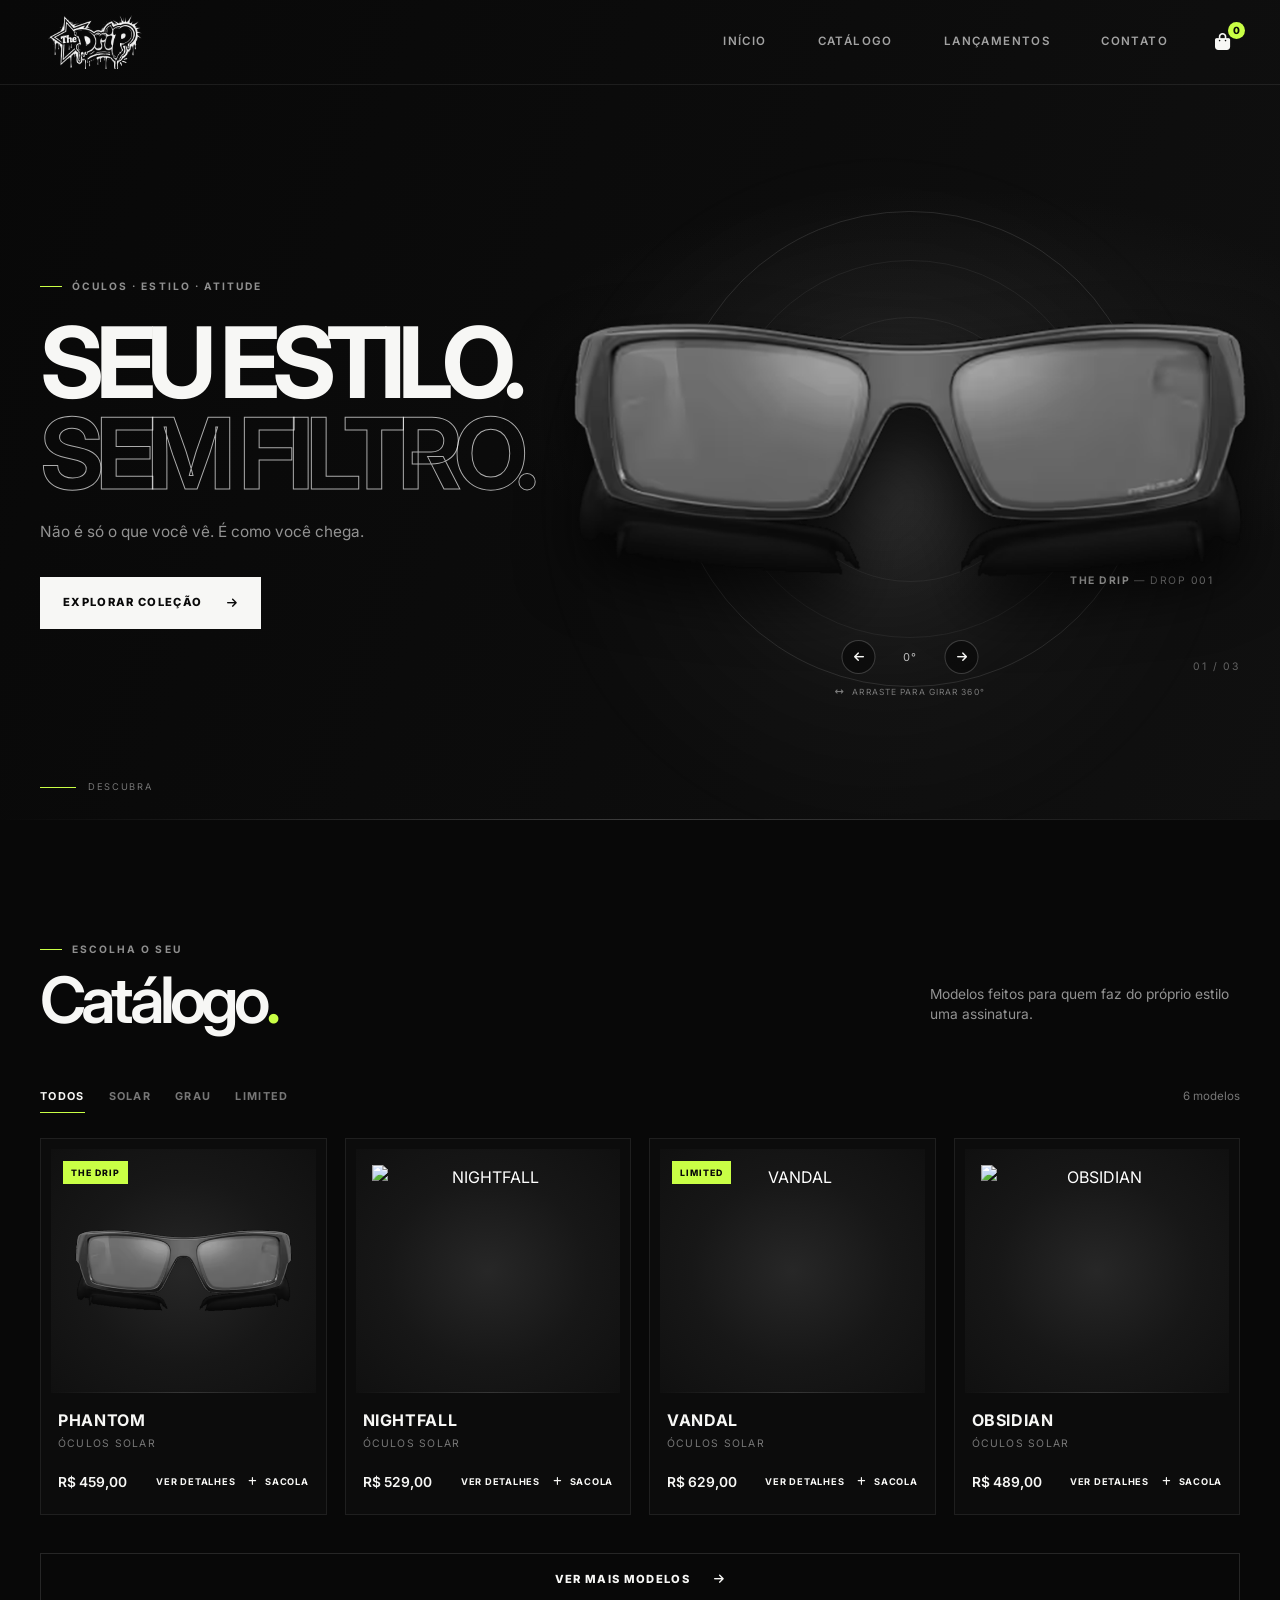
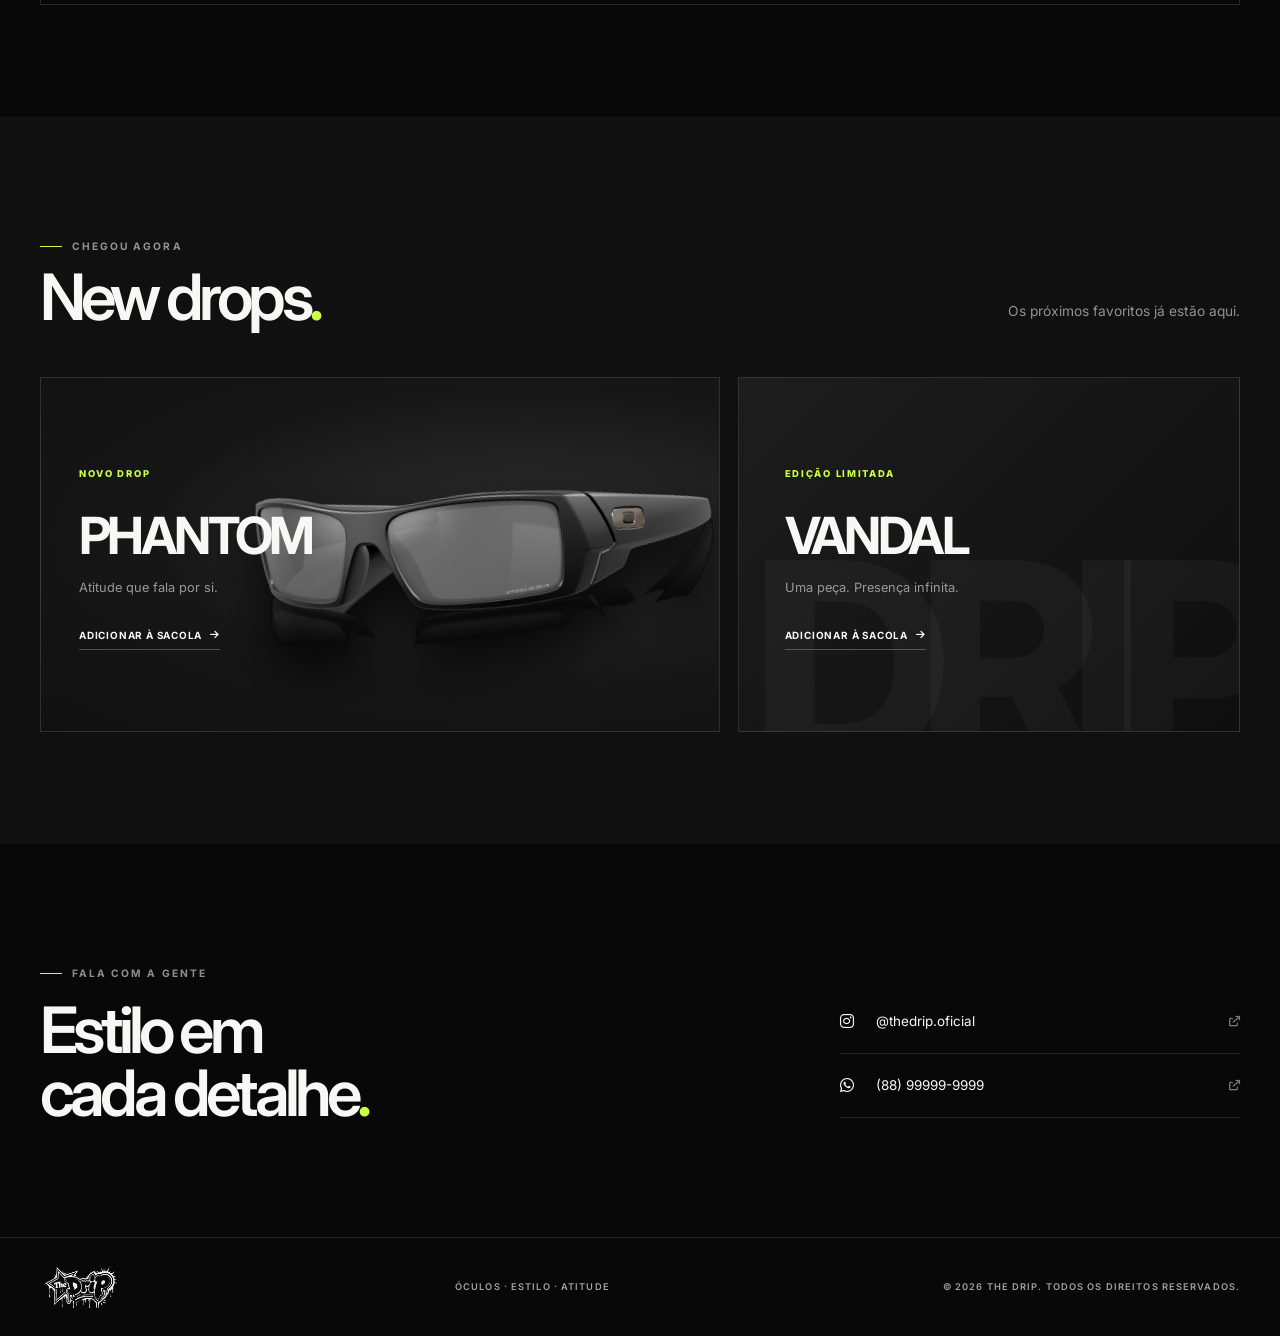
==== index.html @ 6c4a4598 "Add complete THE DRIP website Co-authored-by: Copilot <223556219+Copilot@users.noreply.github.com>" ====
<!DOCTYPE html>
<html lang="pt-BR">
<head>
  <meta charset="UTF-8">
  <meta name="viewport" content="width=device-width, initial-scale=1">
  <meta name="theme-color" content="#080808">
  <meta name="description" content="Óculos, estilo e atitude. Conheça a coleção The Drip.">
  <title>THE DRIP </title>
   <link rel="icon" type="image/x-icon" href="assets/favicon.ico">
  <link rel="preconnect" href="https://fonts.googleapis.com">
  <link rel="preconnect" href="https://fonts.gstatic.com" crossorigin>
  <link href="https://fonts.googleapis.com/css2?family=Inter:wght@300;400;500;600;700;800&display=swap" rel="stylesheet">
  <link rel="stylesheet" href="https://cdnjs.cloudflare.com/ajax/libs/font-awesome/6.0.0-beta3/css/all.min.css">
  <link rel="stylesheet" href="styles.css">
  <script src="script.js" defer></script>
</head>
<body class="intro-active">
  <div class="intro-screen is-active" id="intro-screen" role="status" aria-live="polite">
    <div class="intro-content">
      <img class="intro-logo" src="assets/the-drip-logo.png" alt="The Drip">
    </div>
  </div>

  <header class="site-header">
    <div class="container header-content">
      <a class="brand" href="#" aria-label="The Drip — início">
        <img src="assets/the-drip-logo.png" alt="The Drip">
      </a>
      <nav class="main-nav" id="main-nav" aria-label="Navegação principal">
        <a href="#">Início</a>
        <a href="#catalog">Catálogo</a>
        <a href="#drops">Lançamentos</a>
        <a href="#contact">Contato</a>
      </nav>
      <div class="header-actions">
        <button class="bag-button" id="open-cart" type="button" aria-label="Abrir sacola, 0 itens">
          <i class="fas fa-shopping-bag" aria-hidden="true"></i>
          <span class="bag-count" id="bag-count">0</span>
        </button>
        <button class="menu-toggle" id="menu-toggle" type="button" aria-label="Abrir menu" aria-expanded="false" aria-controls="main-nav">
          <i class="fas fa-bars" aria-hidden="true"></i>
        </button>
      </div>
    </div>
  </header>

  <main>
    <section class="hero" aria-labelledby="hero-title">
      <div class="hero-glow" aria-hidden="true"></div>
      <div class="hero-content container">
        <div class="hero-copy">
          <span class="eyebrow"><span class="eyebrow-line"></span> ÓCULOS · ESTILO · ATITUDE</span>
          <h1 id="hero-title">Seu estilo.<br><span>Sem filtro.</span></h1>
          <p>Não é só o que você vê. É como você chega.</p>
          <a class="button button-light" href="#catalog">Explorar coleção <i class="fas fa-arrow-right" aria-hidden="true"></i></a>
        </div>
        <div class="hero-product" id="spin-viewer" role="group" aria-label="Visualizador 360 graus. Arraste ou use as setas para girar o óculos." tabindex="0">
          <span class="hero-product-ring" aria-hidden="true"></span>
          <img id="spin-image" src="assets/glasses-angles/angle-01.png" alt="Óculos The Drip visto de frente" draggable="false">
          <span class="hero-product-caption">THE DRIP <span>— DROP 001</span></span>
          <div class="viewer-controls" aria-label="Controles do visualizador">
            <button class="viewer-control" id="spin-left" type="button" aria-label="Girar para a esquerda"><i class="fas fa-arrow-left" aria-hidden="true"></i></button>
            <span class="viewer-angle" id="spin-angle" aria-live="polite">0°</span>
            <button class="viewer-control" id="spin-right" type="button" aria-label="Girar para a direita"><i class="fas fa-arrow-right" aria-hidden="true"></i></button>
          </div>
          <span class="viewer-hint"><i class="fas fa-arrows-left-right" aria-hidden="true"></i> ARRASTE PARA GIRAR 360°</span>
        </div>
        <span class="hero-index" aria-hidden="true">01 / 03</span>
      </div>
      <a href="#catalog" class="scroll-cue" aria-label="Rolar para o catálogo"><span></span> DESCUBRA</a>
    </section>

    <section class="catalog section" id="catalog">
      <div class="container">
        <div class="section-heading">
          <div>
            <span class="eyebrow"><span class="eyebrow-line"></span> ESCOLHA O SEU</span>
            <h2>Catálogo<span class="heading-dot">.</span></h2>
          </div>
          <p>Modelos feitos para quem faz do próprio estilo uma assinatura.</p>
        </div>
        <div class="catalog-toolbar">
          <div class="catalog-filters" role="group" aria-label="Filtrar produtos">
            <button class="filter-button is-active" type="button" data-filter="all" aria-pressed="true">Todos</button>
            <button class="filter-button" type="button" data-filter="solar" aria-pressed="false">Solar</button>
            <button class="filter-button" type="button" data-filter="grau" aria-pressed="false">Grau</button>
            <button class="filter-button" type="button" data-filter="limited" aria-pressed="false">Limited</button>
          </div>
          <span class="catalog-count" id="catalog-count" aria-live="polite"></span>
        </div>
        <div class="product-grid" id="product-grid"></div>
        <a class="button button-outline see-more" id="see-more" href="modelos.html" hidden>Ver mais modelos <i class="fas fa-arrow-right" aria-hidden="true"></i></a>
      </div>
    </section>

    <section class="drops section" id="drops">
      <div class="container">
        <div class="section-heading">
          <div>
            <span class="eyebrow"><span class="eyebrow-line"></span> CHEGOU AGORA</span>
            <h2>New drops<span class="heading-dot">.</span></h2>
          </div>
          <p>Os próximos favoritos já estão aqui.</p>
        </div>
        <div class="drops-grid">
          <article class="drop-card drop-featured">
            <img src="assets/glasses-angles/angle-02.png" alt="Óculos de sol preto Phantom">
            <div class="drop-copy">
              <span class="drop-label">NOVO DROP</span>
              <h3>PHANTOM</h3>
              <p>Atitude que fala por si.</p>
              <button class="text-button" type="button" data-add-id="1">Adicionar à sacola <i class="fas fa-arrow-right" aria-hidden="true"></i></button>
            </div>
          </article>
          <article class="drop-card drop-secondary">
            <div class="drop-decoration" aria-hidden="true">DRIP</div>
            <div class="drop-copy">
              <span class="drop-label">EDIÇÃO LIMITADA</span>
              <h3>VANDAL</h3>
              <p>Uma peça. Presença infinita.</p>
              <button class="text-button" type="button" data-add-id="3">Adicionar à sacola <i class="fas fa-arrow-right" aria-hidden="true"></i></button>
            </div>
          </article>
        </div>
      </div>
    </section>

    <section class="contact section" id="contact">
      <div class="container contact-content">
        <div>
          <span class="eyebrow"><span class="eyebrow-line"></span> FALA COM A GENTE</span>
          <h2>Estilo em<br>cada detalhe<span class="heading-dot">.</span></h2>
        </div>
        <div class="contact-links">
          <a href="https://instagram.com/thedrip.oficial" target="_blank" rel="noreferrer">
            <i class="fab fa-instagram" aria-hidden="true"></i><span>@thedrip.oficial</span><i class="fas fa-arrow-up-right-from-square link-arrow" aria-hidden="true"></i>
          </a>
          <a href="https://wa.me/5588999999999" target="_blank" rel="noreferrer">
            <i class="fab fa-whatsapp" aria-hidden="true"></i><span>(88) 99999-9999</span><i class="fas fa-arrow-up-right-from-square link-arrow" aria-hidden="true"></i>
          </a>
        </div>
      </div>
    </section>
  </main>

  <footer class="site-footer">
    <div class="container footer-content">
      <a class="footer-brand" href="#" aria-label="The Drip — início"><img src="assets/the-drip-logo.png" alt="The Drip"></a>
      <span>ÓCULOS · ESTILO · ATITUDE</span>
      <span>© <span id="current-year"></span> THE DRIP. Todos os direitos reservados.</span>
    </div>
  </footer>

  <div class="modal-backdrop" id="product-modal" hidden>
    <section class="product-dialog" role="dialog" aria-modal="true" aria-labelledby="modal-name">
      <button class="icon-button dialog-close" type="button" data-close-modal aria-label="Fechar detalhes"><i class="fas fa-times" aria-hidden="true"></i></button>
      <div class="dialog-image"><img id="modal-image" src="" alt=""></div>
      <div class="dialog-copy">
        <span class="eyebrow"><span class="eyebrow-line"></span> THE DRIP ORIGINAL</span>
        <h2 id="modal-name"></h2>
        <p class="dialog-price" id="modal-price"></p>
        <p class="dialog-description" id="modal-description"></p>
        <button class="button button-light" id="modal-add" type="button">Adicionar à sacola <i class="fas fa-arrow-right" aria-hidden="true"></i></button>
      </div>
    </section>
  </div>

  <div class="modal-backdrop cart-backdrop" id="cart-modal" hidden>
    <section class="cart-dialog" role="dialog" aria-modal="true" aria-labelledby="cart-title">
      <div class="cart-header">
        <div><span class="eyebrow"><span class="eyebrow-line"></span> SEU PEDIDO</span><h2 id="cart-title">Sacola<span class="heading-dot">.</span></h2></div>
        <button class="icon-button" type="button" data-close-modal aria-label="Fechar sacola"><i class="fas fa-times" aria-hidden="true"></i></button>
      </div>
      <div class="cart-items" id="cart-items" aria-live="polite"></div>
      <div class="cart-footer">
        <div class="cart-total"><span>Total</span><strong id="cart-total">R$ 0,00</strong></div>
        <a class="button button-light checkout-button is-disabled" id="checkout-button" href="#" target="_blank" rel="noreferrer" aria-disabled="true">
          Enviar pedido pelo WhatsApp <i class="fab fa-whatsapp" aria-hidden="true"></i>
        </a>
        <p class="checkout-note">Seu pedido será enviado como uma comanda com os modelos, quantidades e total.</p>
      </div>
    </section>
  </div>

  <div class="toast" id="toast" role="status" aria-live="polite"></div>
</body>
</html>
---- styles.css ----
:root {
  color-scheme: dark;
  --page: #080808;
  --panel: #111;
  --line: rgba(255, 255, 255, 0.12);
  --muted: #929292;
  --white: #f7f7f5;
  --accent: #c9ff45;
}

* {
  box-sizing: border-box;
}

html {
  scroll-behavior: smooth;
  scroll-padding-top: 90px;
  scrollbar-width: none;
  -ms-overflow-style: none;
}

html::-webkit-scrollbar,
body::-webkit-scrollbar {
  display: none;
  width: 0;
  height: 0;
}

body {
  margin: 0;
  background: var(--page);
  color: var(--white);
  font-family: "Inter", sans-serif;
  line-height: 1.5;
  -webkit-font-smoothing: antialiased;
}

body.modal-open {
  overflow: hidden;
}

body.intro-active {
  overflow: hidden;
}

.intro-screen {
  position: fixed;
  z-index: 100;
  inset: 0;
  display: grid;
  place-items: center;
  background: #070707;
  opacity: 0;
  visibility: hidden;
  transition: opacity 700ms ease, visibility 700ms ease;
}

.intro-screen.is-active {
  opacity: 1;
  visibility: visible;
}

.intro-screen.is-exiting {
  opacity: 0;
  visibility: hidden;
}

.intro-content {
  display: flex;
  align-items: center;
  justify-content: center;
}

.intro-logo {
  width: min(300px, 72vw);
  max-height: 180px;
  object-fit: contain;
  filter: drop-shadow(0 0 20px rgba(255, 255, 255, 0.12));
  animation: graffiti-reveal 1450ms cubic-bezier(0.16, 1, 0.3, 1) both;
}

@keyframes graffiti-reveal {
  0% {
    clip-path: inset(100% 0 0);
    opacity: 0;
    filter: blur(12px) drop-shadow(0 0 20px rgba(255, 255, 255, 0));
    transform: translateY(34px) scale(1.45) rotate(-8deg);
  }
  58% {
    clip-path: inset(0);
    opacity: 1;
    filter: blur(0) drop-shadow(0 0 20px rgba(255, 255, 255, 0.15));
    transform: translateY(-2px) scale(1.04) rotate(1deg);
  }
  76% {
    transform: translateY(1px) scale(0.98) rotate(-0.5deg);
  }
  100% {
    clip-path: inset(0);
    opacity: 1;
    filter: blur(0) drop-shadow(0 0 20px rgba(255, 255, 255, 0.12));
    transform: translateY(0) scale(1) rotate(0);
  }
}

button,
a {
  -webkit-tap-highlight-color: transparent;
}

button {
  font: inherit;
}

img {
  display: block;
  max-width: 100%;
}

.container {
  width: min(1200px, calc(100% - 64px));
  margin: 0 auto;
}

.site-header {
  position: absolute;
  inset: 0 0 auto;
  z-index: 20;
  border-bottom: 1px solid rgba(255, 255, 255, 0.08);
}

.header-content {
  min-height: 84px;
  display: flex;
  align-items: center;
  justify-content: space-between;
  gap: 36px;
}

.brand,
.footer-brand {
  display: block;
  flex: 0 0 auto;
}

.brand img {
  width: 110px;
  height: 54px;
  object-fit: contain;
}

.main-nav,
.header-actions {
  display: flex;
  align-items: center;
}

.main-nav {
  gap: clamp(24px, 4vw, 52px);
  margin-left: auto;
}

.main-nav a,
.footer-content > span {
  color: rgba(255, 255, 255, 0.62);
  font-size: 0.72rem;
  font-weight: 600;
  letter-spacing: 0.12em;
  text-decoration: none;
  text-transform: uppercase;
  transition: color 180ms ease;
}

.main-nav a:hover,
.footer-content > span:hover {
  color: var(--white);
}

.header-actions {
  gap: 18px;
}

.bag-button,
.menu-toggle,
.icon-button {
  display: inline-grid;
  place-items: center;
  border: 0;
  color: var(--white);
  background: transparent;
  cursor: pointer;
}

.bag-button {
  position: relative;
  width: 36px;
  height: 40px;
  font-size: 1.08rem;
}

.bag-count {
  position: absolute;
  top: 0;
  right: -5px;
  display: grid;
  min-width: 17px;
  height: 17px;
  padding: 0 4px;
  place-items: center;
  border-radius: 20px;
  background: var(--accent);
  color: #080808;
  font-size: 0.62rem;
  font-weight: 800;
}

.menu-toggle {
  display: none;
  width: 38px;
  height: 40px;
  font-size: 1.1rem;
}

.hero {
  position: relative;
  display: flex;
  min-height: min(820px, 100svh);
  align-items: center;
  overflow: hidden;
  background:
    radial-gradient(ellipse at 74% 48%, rgba(120, 120, 120, 0.14), transparent 34%),
    linear-gradient(110deg, #080808 0%, #0c0c0c 55%, #101010 100%);
}

.hero::after {
  position: absolute;
  inset: auto 0 0;
  height: 1px;
  background: linear-gradient(90deg, transparent, rgba(255, 255, 255, 0.2), transparent);
  content: "";
}

.hero-glow {
  position: absolute;
  top: 16%;
  right: 2%;
  width: min(60vw, 740px);
  aspect-ratio: 1;
  border-radius: 50%;
  background: radial-gradient(circle, rgba(255, 255, 255, 0.105), rgba(255, 255, 255, 0.025) 38%, transparent 68%);
  filter: blur(12px);
}

.hero-content {
  position: relative;
  display: grid;
  grid-template-columns: 0.9fr 1.1fr;
  align-items: center;
  padding-top: 78px;
}

.hero-copy {
  position: relative;
  z-index: 2;
  padding: 42px 0;
}

.eyebrow {
  display: inline-flex;
  align-items: center;
  gap: 10px;
  color: rgba(255, 255, 255, 0.55);
  font-size: 0.64rem;
  font-weight: 700;
  letter-spacing: 0.2em;
  text-transform: uppercase;
}

.eyebrow-line {
  width: 22px;
  height: 1px;
  background: var(--accent);
}

.hero h1 {
  margin: 24px 0 20px;
  font-size: clamp(3.7rem, 7.7vw, 7.6rem);
  font-weight: 700;
  letter-spacing: -0.085em;
  line-height: 0.92;
  text-transform: uppercase;
}

.hero h1 span {
  color: transparent;
  -webkit-text-stroke: 1px rgba(255, 255, 255, 0.66);
}

.hero-copy > p {
  max-width: 360px;
  margin: 0 0 34px;
  color: var(--muted);
  font-size: 0.96rem;
}

.button {
  display: inline-flex;
  min-height: 52px;
  align-items: center;
  justify-content: center;
  gap: 24px;
  padding: 0 22px;
  border: 1px solid transparent;
  font-size: 0.7rem;
  font-weight: 800;
  letter-spacing: 0.12em;
  text-decoration: none;
  text-transform: uppercase;
  transition: background 180ms ease, color 180ms ease, border-color 180ms ease, transform 180ms ease;
  cursor: pointer;
}

.button:hover {
  transform: translateY(-2px);
}

.button-light {
  background: var(--white);
  color: #090909;
}

.button-light:hover {
  background: var(--accent);
}

.button-outline {
  border-color: var(--line);
  background: transparent;
  color: var(--white);
}

.button-outline:hover {
  border-color: var(--white);
}

.hero-product {
  position: relative;
  display: grid;
  min-height: 500px;
  place-items: center;
}

.hero-product-ring {
  position: absolute;
  width: 72%;
  aspect-ratio: 1;
  border: 1px solid rgba(255, 255, 255, 0.11);
  border-radius: 50%;
}

.hero-product-ring::before,
.hero-product-ring::after {
  position: absolute;
  inset: 10%;
  border: 1px solid rgba(255, 255, 255, 0.06);
  border-radius: 50%;
  content: "";
}

.hero-product-ring::after {
  inset: 22%;
}

.hero-product img {
  position: relative;
  z-index: 1;
  width: min(110%, 760px);
  max-width: none;
  filter: drop-shadow(0 28px 30px rgba(0, 0, 0, 0.7));
  animation: float-glasses 6s ease-in-out infinite;
  pointer-events: none;
  user-select: none;
  transition: opacity 140ms ease, filter 220ms ease;
}

.hero-product {
  cursor: grab;
  touch-action: pan-y;
  user-select: none;
}

.hero-product.is-dragging {
  cursor: grabbing;
}

.hero-product img.is-changing {
  opacity: 0.35;
  filter: drop-shadow(0 28px 30px rgba(0, 0, 0, 0.7)) blur(2px);
}

.viewer-controls {
  position: absolute;
  z-index: 3;
  bottom: 25px;
  left: 50%;
  display: flex;
  align-items: center;
  gap: 15px;
  transform: translateX(-50%);
}

.viewer-control {
  display: grid;
  width: 34px;
  height: 34px;
  place-items: center;
  border: 1px solid rgba(255, 255, 255, 0.2);
  border-radius: 50%;
  background: rgba(8, 8, 8, 0.6);
  color: var(--white);
  font-size: 0.72rem;
  cursor: pointer;
  transition: border-color 180ms ease, color 180ms ease, background 180ms ease;
}

.viewer-control:hover {
  border-color: var(--accent);
  background: #151515;
  color: var(--accent);
}

.viewer-angle {
  min-width: 39px;
  color: rgba(255, 255, 255, 0.72);
  font-size: 0.68rem;
  font-variant-numeric: tabular-nums;
  letter-spacing: 0.1em;
  text-align: center;
}

.viewer-hint {
  position: absolute;
  bottom: 0;
  left: 50%;
  display: flex;
  align-items: center;
  gap: 8px;
  color: rgba(255, 255, 255, 0.44);
  font-size: 0.53rem;
  letter-spacing: 0.13em;
  white-space: nowrap;
  transform: translateX(-50%);
}

.hero-product-caption {
  position: absolute;
  right: 4%;
  bottom: 22%;
  color: var(--white);
  font-size: 0.65rem;
  font-weight: 700;
  letter-spacing: 0.15em;
}

.hero-product-caption span {
  color: var(--muted);
  font-weight: 400;
}

.hero-index {
  position: absolute;
  right: 0;
  bottom: 24px;
  color: rgba(255, 255, 255, 0.35);
  font-size: 0.65rem;
  letter-spacing: 0.18em;
}

.scroll-cue {
  position: absolute;
  bottom: 26px;
  left: max(32px, calc((100% - 1200px) / 2));
  display: flex;
  align-items: center;
  gap: 12px;
  color: rgba(255, 255, 255, 0.44);
  font-size: 0.58rem;
  letter-spacing: 0.18em;
  text-decoration: none;
}

.scroll-cue span {
  width: 36px;
  height: 1px;
  background: var(--accent);
}

@keyframes float-glasses {
  0%, 100% { transform: translateY(0) rotate(-2deg); }
  50% { transform: translateY(-16px) rotate(1deg); }
}

.section {
  padding: 112px 0;
}

.catalog-page .catalog {
  min-height: calc(100vh - 100px);
  padding-top: 150px;
}

.section-heading {
  display: flex;
  align-items: end;
  justify-content: space-between;
  gap: 36px;
  margin-bottom: 48px;
}

.section-heading h2,
.contact h2 {
  margin: 12px 0 0;
  font-size: clamp(2.6rem, 5vw, 4.7rem);
  font-weight: 600;
  letter-spacing: -0.075em;
  line-height: 0.98;
}

.heading-dot {
  color: var(--accent);
}

.section-heading > p {
  max-width: 310px;
  margin: 0 0 7px;
  color: var(--muted);
  font-size: 0.86rem;
}

.catalog-toolbar {
  display: flex;
  align-items: center;
  justify-content: space-between;
  gap: 24px;
  margin-bottom: 25px;
}

.catalog-filters {
  display: flex;
  flex-wrap: wrap;
  gap: 24px;
}

.filter-button {
  padding: 8px 0;
  border: 0;
  border-bottom: 1px solid transparent;
  background: none;
  color: #777;
  font-size: 0.68rem;
  font-weight: 700;
  letter-spacing: 0.12em;
  text-transform: uppercase;
  cursor: pointer;
  transition: color 180ms ease, border-color 180ms ease;
}

.filter-button:hover,
.filter-button.is-active {
  border-bottom-color: var(--accent);
  color: var(--white);
}

.catalog-count {
  color: #777;
  font-size: 0.72rem;
}

.product-grid {
  display: grid;
  grid-template-columns: repeat(4, minmax(0, 1fr));
  gap: 18px;
}

.product-card {
  min-width: 0;
  padding: 10px 10px 18px;
  border: 1px solid rgba(255, 255, 255, 0.08);
  background: #0c0c0c;
  transition: border-color 200ms ease, transform 200ms ease;
}

.product-card:hover {
  transform: translateY(-4px);
  border-color: rgba(255, 255, 255, 0.3);
}

.product-image-button {
  position: relative;
  display: grid;
  width: 100%;
  aspect-ratio: 1 / 0.92;
  overflow: hidden;
  place-items: center;
  padding: 16px;
  border: 0;
  background: radial-gradient(ellipse at center, #272727, #171717 54%, #101010 100%);
  cursor: pointer;
}

.product-image-button::after {
  position: absolute;
  inset: auto 0 0;
  height: 1px;
  background: linear-gradient(90deg, transparent, rgba(255, 255, 255, 0.14), transparent);
  content: "";
}

.product-image-button img {
  width: 100%;
  height: 100%;
  object-fit: contain;
  transition: transform 400ms ease;
}

.product-image-button:hover img {
  transform: scale(1.07);
}

.product-image-button img.photo-product {
  object-fit: cover;
}

.product-tag {
  position: absolute;
  z-index: 1;
  top: 12px;
  left: 12px;
  padding: 5px 8px;
  background: var(--accent);
  color: #080808;
  font-size: 0.55rem;
  font-weight: 800;
  letter-spacing: 0.12em;
}

.product-info {
  padding: 15px 7px 0;
}

.product-name-button {
  display: block;
  padding: 0;
  border: 0;
  background: transparent;
  color: var(--white);
  font-size: 1rem;
  font-weight: 700;
  letter-spacing: 0.04em;
  text-align: left;
  cursor: pointer;
}

.product-category {
  margin-top: 4px;
  color: #777;
  font-size: 0.65rem;
  letter-spacing: 0.12em;
  text-transform: uppercase;
}

.product-bottom {
  display: flex;
  align-items: center;
  justify-content: space-between;
  gap: 10px;
  margin-top: 17px;
}

.product-price {
  font-size: 0.86rem;
  font-weight: 600;
}

.product-actions {
  display: flex;
  align-items: center;
  gap: 13px;
}

.text-button {
  display: inline-flex;
  align-items: center;
  gap: 8px;
  padding: 7px 0;
  border: 0;
  border-bottom: 1px solid rgba(255, 255, 255, 0.25);
  background: none;
  color: var(--white);
  font-size: 0.62rem;
  font-weight: 700;
  letter-spacing: 0.08em;
  text-transform: uppercase;
  cursor: pointer;
  transition: border-color 180ms ease, color 180ms ease;
}

.text-button:hover {
  border-color: var(--accent);
  color: var(--accent);
}

.product-actions .text-button {
  border-bottom: 0;
  font-size: 0.58rem;
}

.see-more {
  display: flex;
  min-width: 205px;
  margin: 38px auto 0;
}

.see-more[hidden] {
  display: none;
}

.drops {
  background: #101010;
}

.drops-grid {
  display: grid;
  grid-template-columns: 1.15fr 0.85fr;
  gap: 18px;
}

.drop-card {
  position: relative;
  display: flex;
  min-height: 355px;
  align-items: center;
  overflow: hidden;
  border: 1px solid var(--line);
  background: #151515;
}

.drop-featured {
  background: radial-gradient(ellipse at 72% 45%, #303030, #161616 55%, #111);
}

.drop-featured > img {
  position: absolute;
  right: -2%;
  width: 72%;
  filter: drop-shadow(0 22px 24px rgba(0, 0, 0, 0.8));
  transform: rotate(-7deg);
  transition: transform 350ms ease;
}

.drop-featured:hover > img {
  transform: rotate(-2deg) scale(1.05);
}

.drop-copy {
  position: relative;
  z-index: 1;
  padding: 38px;
}

.drop-label {
  color: var(--accent);
  font-size: 0.59rem;
  font-weight: 800;
  letter-spacing: 0.18em;
}

.drop-copy h3 {
  margin: 14px 0 5px;
  font-size: clamp(2.1rem, 4vw, 3.5rem);
  font-weight: 700;
  letter-spacing: -0.07em;
}

.drop-copy p {
  margin: 0 0 23px;
  color: #999;
  font-size: 0.8rem;
}

.drop-secondary {
  background: linear-gradient(135deg, #1d1d1d, #0e0e0e);
}

.drop-secondary .drop-copy {
  padding-left: 46px;
}

.drop-decoration {
  position: absolute;
  right: -18px;
  bottom: -73px;
  color: rgba(255, 255, 255, 0.035);
  font-size: clamp(9rem, 22vw, 19rem);
  font-weight: 800;
  letter-spacing: -0.12em;
  line-height: 1;
  pointer-events: none;
}

.contact {
  border-bottom: 1px solid var(--line);
}

.contact-content {
  display: flex;
  align-items: end;
  justify-content: space-between;
  gap: 40px;
}

.contact h2 {
  margin-top: 18px;
}

.contact-links {
  width: min(400px, 100%);
  margin-bottom: 7px;
}

.contact-links a {
  display: flex;
  min-height: 64px;
  align-items: center;
  gap: 16px;
  border-bottom: 1px solid var(--line);
  color: var(--white);
  font-size: 0.84rem;
  text-decoration: none;
}

.contact-links a > i:first-child {
  width: 20px;
  font-size: 1rem;
}

.contact-links a span {
  flex: 1;
}

.link-arrow {
  color: #777;
  font-size: 0.68rem;
  transition: color 180ms ease, transform 180ms ease;
}

.contact-links a:hover .link-arrow {
  color: var(--accent);
  transform: translate(2px, -2px);
}

.site-footer {
  padding: 28px 0;
}

.footer-content {
  display: flex;
  align-items: center;
  justify-content: space-between;
  gap: 22px;
}

.footer-brand img {
  width: 82px;
  height: 42px;
  object-fit: contain;
}

.footer-content > span {
  font-size: 0.58rem;
}

.modal-backdrop {
  position: fixed;
  z-index: 50;
  inset: 0;
  display: grid;
  overflow-y: auto;
  place-items: center;
  padding: 24px;
  background: rgba(0, 0, 0, 0.78);
  backdrop-filter: blur(8px);
}

.modal-backdrop[hidden] {
  display: none;
}

.product-dialog {
  position: relative;
  display: grid;
  width: min(850px, 100%);
  grid-template-columns: 1fr 0.9fr;
  border: 1px solid var(--line);
  background: #111;
}

.dialog-close {
  position: absolute;
  z-index: 2;
  top: 14px;
  right: 14px;
}

.icon-button {
  width: 40px;
  height: 40px;
  font-size: 1rem;
}

.dialog-image {
  display: grid;
  min-height: 380px;
  place-items: center;
  padding: 30px;
  background: radial-gradient(ellipse at center, #292929, #111 68%);
}

.dialog-image img {
  max-height: 330px;
  object-fit: contain;
}

.dialog-copy {
  display: flex;
  flex-direction: column;
  align-items: flex-start;
  justify-content: center;
  padding: 48px 38px;
}

.dialog-copy h2 {
  margin: 22px 0 4px;
  font-size: 2.4rem;
  letter-spacing: -0.06em;
}

.dialog-price {
  margin: 0;
  font-weight: 600;
}

.dialog-description {
  margin: 22px 0 30px;
  color: #aaa;
  font-size: 0.84rem;
  line-height: 1.8;
}

.cart-backdrop {
  justify-items: end;
  padding: 0;
}

.cart-dialog {
  display: flex;
  width: min(460px, 100%);
  min-height: 100%;
  flex-direction: column;
  padding: 30px;
  border-left: 1px solid var(--line);
  background: #101010;
}

.cart-header {
  display: flex;
  align-items: center;
  justify-content: space-between;
  padding-bottom: 24px;
  border-bottom: 1px solid var(--line);
}

.cart-header h2 {
  margin: 7px 0 0;
  font-size: 2rem;
  letter-spacing: -0.06em;
}

.cart-items {
  flex: 1;
  padding: 10px 0;
}

.cart-empty {
  padding: 48px 12px;
  color: #888;
  font-size: 0.88rem;
  text-align: center;
}

.cart-item {
  display: grid;
  grid-template-columns: 1fr auto;
  gap: 12px;
  padding: 18px 0;
  border-bottom: 1px solid var(--line);
}

.cart-item-name {
  font-size: 0.88rem;
  font-weight: 700;
  letter-spacing: 0.04em;
}

.cart-item-price {
  margin-top: 4px;
  color: #999;
  font-size: 0.76rem;
}

.cart-item-subtotal {
  text-align: right;
  font-size: 0.8rem;
  font-weight: 600;
}

.quantity-controls {
  display: flex;
  align-items: center;
  gap: 12px;
  margin-top: 12px;
}

.quantity-controls button {
  display: grid;
  width: 27px;
  height: 27px;
  place-items: center;
  border: 1px solid var(--line);
  background: transparent;
  color: var(--white);
  cursor: pointer;
}

.quantity-controls button:hover {
  border-color: var(--accent);
}

.quantity-controls span {
  min-width: 12px;
  font-size: 0.76rem;
  text-align: center;
}

.cart-footer {
  padding-top: 18px;
  border-top: 1px solid var(--line);
}

.cart-total {
  display: flex;
  align-items: center;
  justify-content: space-between;
  margin-bottom: 20px;
  font-size: 0.9rem;
}

.cart-total strong {
  font-size: 1.1rem;
}

.checkout-button {
  width: 100%;
}

.checkout-button.is-disabled {
  opacity: 0.4;
  pointer-events: none;
}

.checkout-note {
  margin: 12px 0 0;
  color: #777;
  font-size: 0.68rem;
  text-align: center;
}

.toast {
  position: fixed;
  z-index: 80;
  right: 24px;
  bottom: 24px;
  padding: 13px 18px;
  border: 1px solid var(--line);
  background: #1b1b1b;
  color: var(--white);
  font-size: 0.78rem;
  opacity: 0;
  pointer-events: none;
  transform: translateY(8px);
  transition: opacity 180ms ease, transform 180ms ease;
}

.toast.is-visible {
  opacity: 1;
  transform: translateY(0);
}

[hidden] {
  display: none !important;
}

@media (max-width: 900px) {
  .hero-content {
    grid-template-columns: 1fr 0.9fr;
  }

  .hero h1 {
    font-size: clamp(3.4rem, 8.5vw, 6rem);
  }

  .hero-product {
    min-height: 400px;
  }

  .product-grid {
    grid-template-columns: repeat(2, minmax(0, 1fr));
  }

  .drop-card {
    min-height: 320px;
  }

  .drop-copy {
    padding: 28px;
  }
}

@media (max-width: 640px) {
  .container {
    width: min(100% - 40px, 480px);
  }

  .header-content {
    min-height: 70px;
  }

  .brand img {
    width: 92px;
    height: 46px;
  }

  .menu-toggle {
    display: inline-grid;
  }

  .main-nav {
    position: absolute;
    top: 69px;
    right: 0;
    left: 0;
    display: none;
    flex-direction: column;
    align-items: flex-start;
    gap: 0;
    padding: 10px 20px 20px;
    border-bottom: 1px solid var(--line);
    background: #0b0b0b;
  }

  .main-nav.is-open {
    display: flex;
  }

  .main-nav a {
    width: 100%;
    padding: 14px 0;
  }

  .hero {
    min-height: 760px;
    align-items: flex-start;
  }

  .hero-content {
    display: flex;
    flex-direction: column;
    align-items: stretch;
    padding-top: 138px;
  }

  .hero-copy {
    padding: 0;
  }

  .hero h1 {
    margin: 18px 0 14px;
    font-size: clamp(3.4rem, 15vw, 5.3rem);
  }

  .hero-copy > p {
    margin-bottom: 23px;
    font-size: 0.85rem;
  }

  .hero-product {
    min-height: 320px;
    margin: -4px -22px 0;
  }

  .hero-product-ring {
    width: 63%;
  }

  .hero-product img {
    width: min(90%, 480px);
  }

  .hero-product-caption {
    right: 10%;
    bottom: 22%;
    font-size: 0.55rem;
  }

  .viewer-controls {
    bottom: 27px;
  }

  .viewer-hint {
    bottom: 1px;
    font-size: 0.47rem;
  }

  .hero-index {
    right: 0;
    bottom: -28px;
  }

  .scroll-cue {
    bottom: 25px;
    left: 20px;
  }

  .section {
    padding: 78px 0;
  }

  .section-heading {
    align-items: flex-start;
    flex-direction: column;
    gap: 12px;
    margin-bottom: 30px;
  }

  .section-heading h2,
  .contact h2 {
    font-size: 3.2rem;
  }

  .catalog-toolbar {
    align-items: flex-start;
    flex-direction: column;
    gap: 6px;
    margin-bottom: 18px;
  }

  .catalog-filters {
    gap: 19px;
  }

  .filter-button {
    font-size: 0.62rem;
  }

  .product-grid {
    gap: 11px;
  }

  .product-card {
    padding: 7px 7px 12px;
  }

  .product-image-button {
    aspect-ratio: 1 / 0.85;
    padding: 8px;
  }

  .product-info {
    padding: 12px 4px 0;
  }

  .product-name-button {
    font-size: 0.84rem;
  }

  .product-category {
    font-size: 0.56rem;
  }

  .product-bottom {
    align-items: flex-start;
    flex-direction: column;
    gap: 7px;
    margin-top: 12px;
  }

  .product-price {
    font-size: 0.76rem;
  }

  .product-actions {
    width: 100%;
    justify-content: space-between;
    gap: 5px;
  }

  .product-actions .text-button {
    gap: 4px;
    font-size: 0.5rem;
  }

  .product-tag {
    top: 7px;
    left: 7px;
    padding: 4px 5px;
    font-size: 0.48rem;
  }

  .drops-grid {
    grid-template-columns: 1fr;
  }

  .drop-card {
    min-height: 300px;
  }

  .drop-featured > img {
    right: -10%;
    width: 78%;
  }

  .drop-copy {
    padding: 24px;
  }

  .drop-secondary .drop-copy {
    padding-left: 28px;
  }

  .contact-content {
    align-items: flex-start;
    flex-direction: column;
    gap: 34px;
  }

  .contact-links {
    width: 100%;
  }

  .footer-content {
    align-items: flex-start;
    flex-direction: column;
    gap: 13px;
  }

  .product-dialog {
    grid-template-columns: 1fr;
    max-width: 480px;
  }

  .dialog-image {
    min-height: 240px;
    padding: 18px;
  }

  .dialog-image img {
    max-height: 210px;
  }

  .dialog-copy {
    padding: 28px 24px;
  }

  .dialog-copy h2 {
    font-size: 2rem;
  }

  .cart-dialog {
    padding: 22px 20px;
  }
}

@media (prefers-reduced-motion: reduce) {
  *,
  *::before,
  *::after {
    scroll-behavior: auto !important;
    animation-duration: 0.01ms !important;
    animation-iteration-count: 1 !important;
    transition-duration: 0.01ms !important;
  }

  .intro-screen,
  .intro-logo {
    animation-duration: 0.01ms !important;
    transition-duration: 0.01ms !important;
  }
}
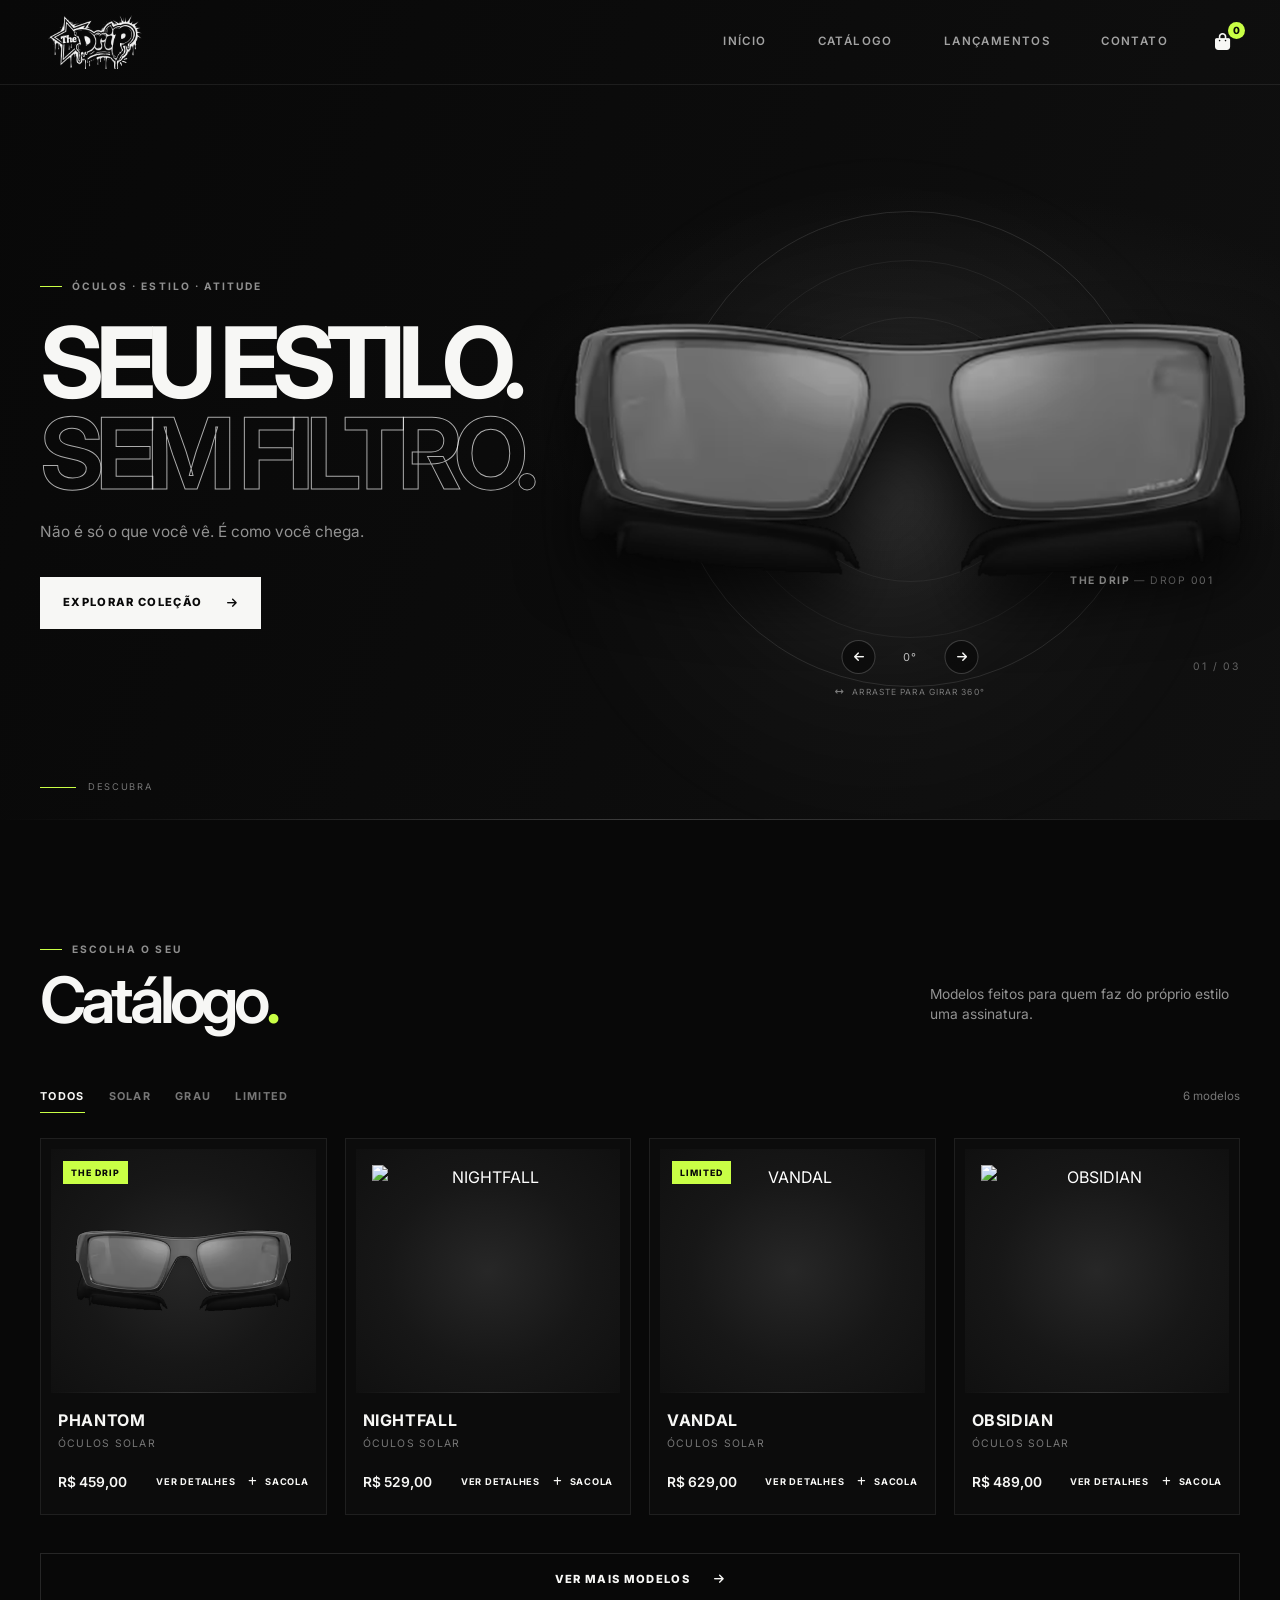
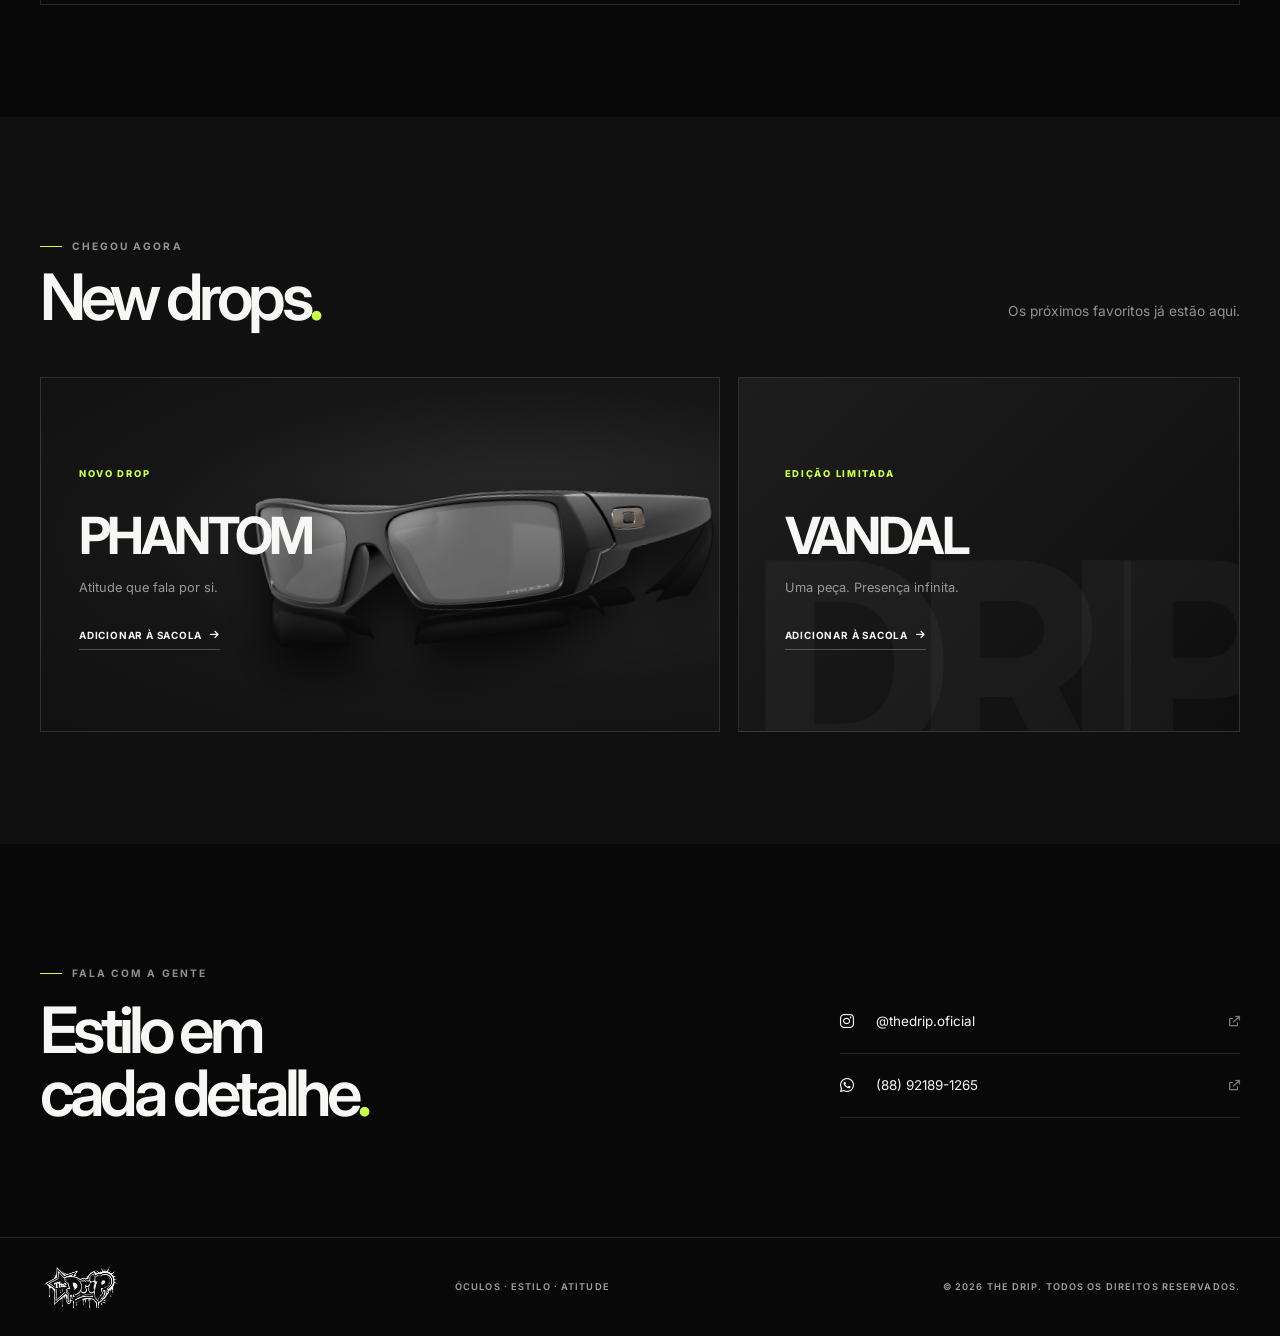
==== commit caab5260: "number" ====
--- a/index.html
+++ b/index.html
@@ -135,8 +135,8 @@
           <a href="https://instagram.com/thedrip.oficial" target="_blank" rel="noreferrer">
             <i class="fab fa-instagram" aria-hidden="true"></i><span>@thedrip.oficial</span><i class="fas fa-arrow-up-right-from-square link-arrow" aria-hidden="true"></i>
           </a>
-          <a href="https://wa.me/5588999999999" target="_blank" rel="noreferrer">
-            <i class="fab fa-whatsapp" aria-hidden="true"></i><span>(88) 99999-9999</span><i class="fas fa-arrow-up-right-from-square link-arrow" aria-hidden="true"></i>
+          <a href="https://wa.me/5588921891265" target="_blank" rel="noreferrer">
+            <i class="fab fa-whatsapp" aria-hidden="true"></i><span>(88) 92189-1265</span><i class="fas fa-arrow-up-right-from-square link-arrow" aria-hidden="true"></i>
           </a>
         </div>
       </div>
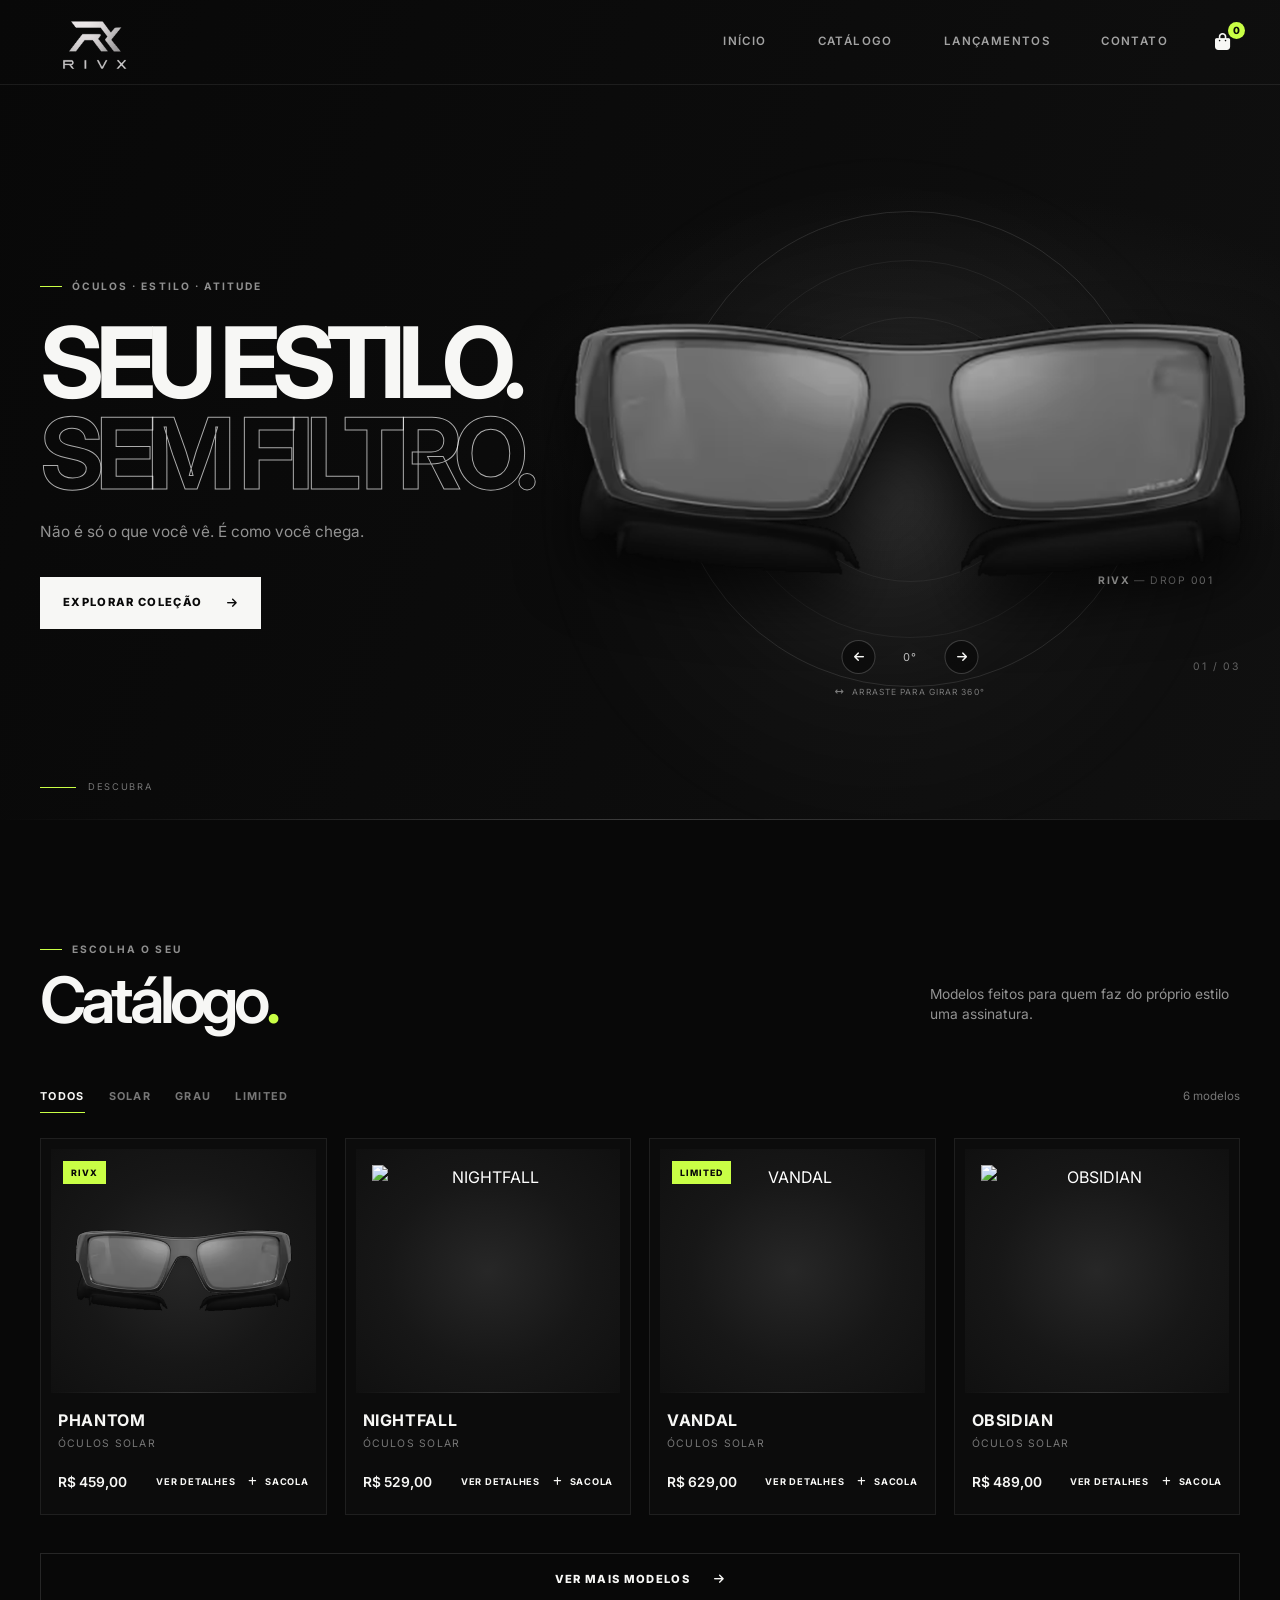
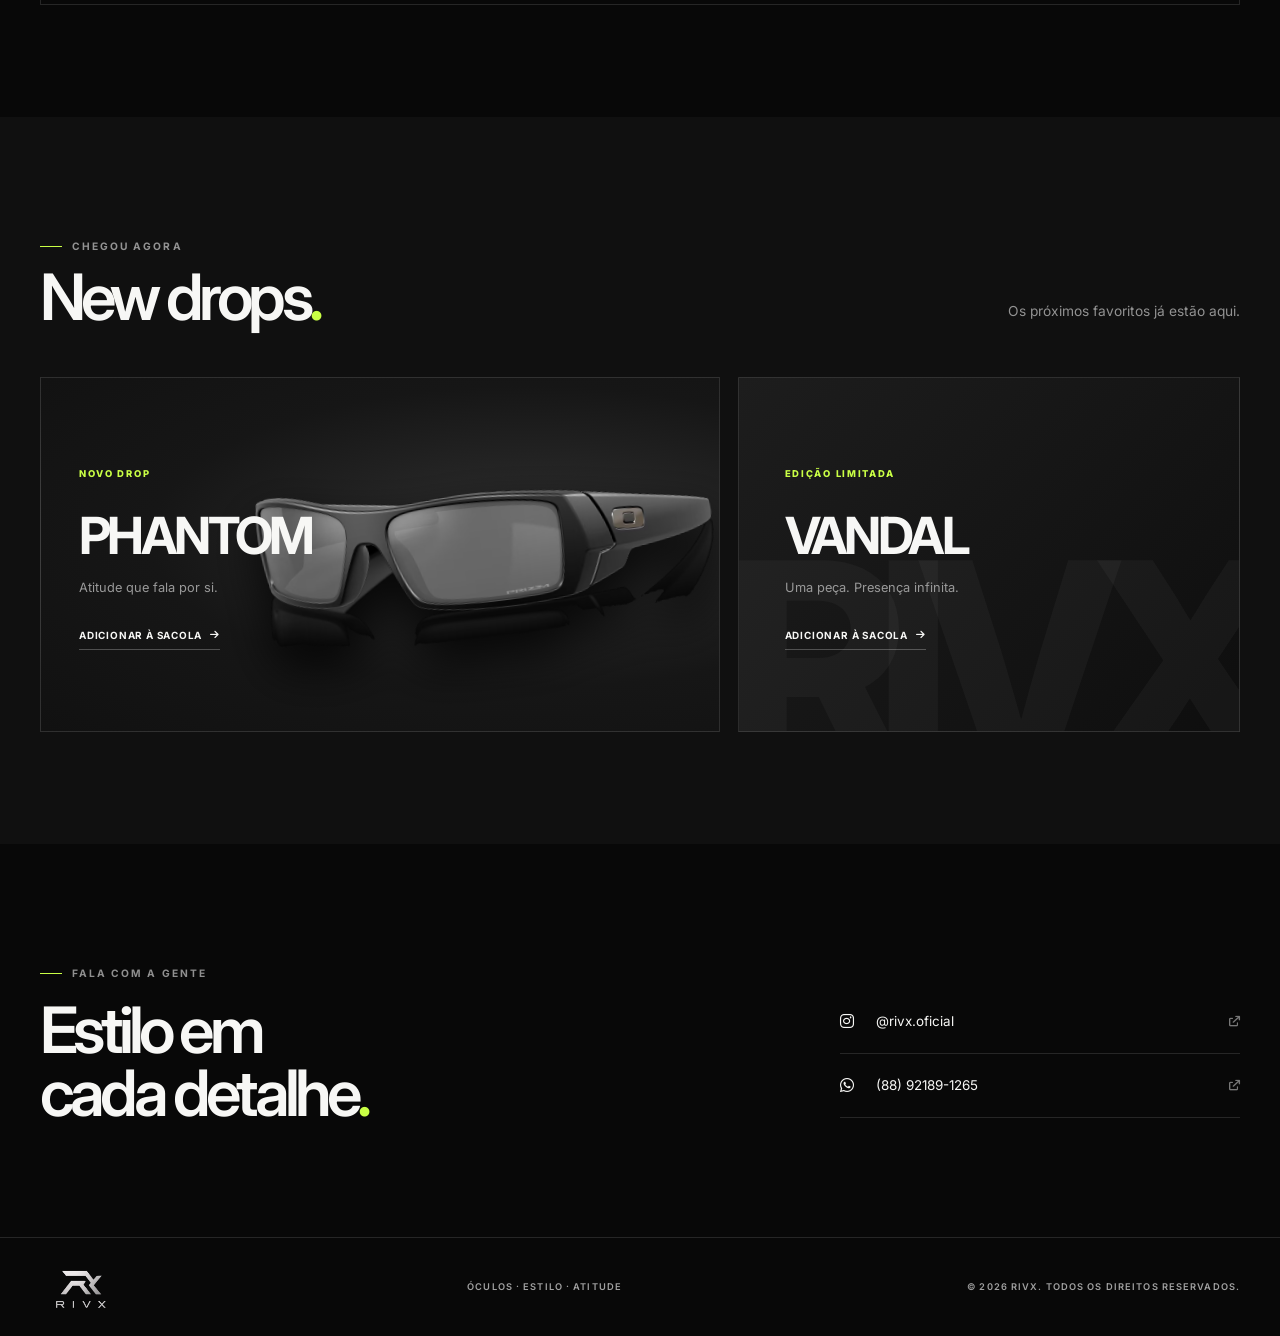
==== commit c10703c7: "RIVX" ====
--- a/index.html
+++ b/index.html
@@ -4,8 +4,8 @@
   <meta charset="UTF-8">
   <meta name="viewport" content="width=device-width, initial-scale=1">
   <meta name="theme-color" content="#080808">
-  <meta name="description" content="Óculos, estilo e atitude. Conheça a coleção The Drip.">
-  <title>THE DRIP </title>
+  <meta name="description" content="Óculos, estilo e atitude. Conheça a coleção RIVX.">
+  <title>RIVX</title>
    <link rel="icon" type="image/x-icon" href="assets/favicon.ico">
   <link rel="preconnect" href="https://fonts.googleapis.com">
   <link rel="preconnect" href="https://fonts.gstatic.com" crossorigin>
@@ -17,14 +17,14 @@
 <body class="intro-active">
   <div class="intro-screen is-active" id="intro-screen" role="status" aria-live="polite">
     <div class="intro-content">
-      <img class="intro-logo" src="assets/the-drip-logo.png" alt="The Drip">
+      <img class="intro-logo" src="assets/RIVX.png" alt="RIVX">
     </div>
   </div>
 
   <header class="site-header">
     <div class="container header-content">
-      <a class="brand" href="#" aria-label="The Drip — início">
-        <img src="assets/the-drip-logo.png" alt="The Drip">
+      <a class="brand" href="#" aria-label="RIVX — início">
+        <img src="assets/RIVX.png" alt="RIVX">
       </a>
       <nav class="main-nav" id="main-nav" aria-label="Navegação principal">
         <a href="#">Início</a>
@@ -56,8 +56,8 @@
         </div>
         <div class="hero-product" id="spin-viewer" role="group" aria-label="Visualizador 360 graus. Arraste ou use as setas para girar o óculos." tabindex="0">
           <span class="hero-product-ring" aria-hidden="true"></span>
-          <img id="spin-image" src="assets/glasses-angles/angle-01.png" alt="Óculos The Drip visto de frente" draggable="false">
-          <span class="hero-product-caption">THE DRIP <span>— DROP 001</span></span>
+          <img id="spin-image" src="assets/glasses-angles/angle-01.png" alt="Óculos RIVX visto de frente" draggable="false">
+          <span class="hero-product-caption">RIVX <span>— DROP 001</span></span>
           <div class="viewer-controls" aria-label="Controles do visualizador">
             <button class="viewer-control" id="spin-left" type="button" aria-label="Girar para a esquerda"><i class="fas fa-arrow-left" aria-hidden="true"></i></button>
             <span class="viewer-angle" id="spin-angle" aria-live="polite">0°</span>
@@ -113,7 +113,7 @@
             </div>
           </article>
           <article class="drop-card drop-secondary">
-            <div class="drop-decoration" aria-hidden="true">DRIP</div>
+            <div class="drop-decoration" aria-hidden="true">RIVX</div>
             <div class="drop-copy">
               <span class="drop-label">EDIÇÃO LIMITADA</span>
               <h3>VANDAL</h3>
@@ -132,8 +132,8 @@
           <h2>Estilo em<br>cada detalhe<span class="heading-dot">.</span></h2>
         </div>
         <div class="contact-links">
-          <a href="https://instagram.com/thedrip.oficial" target="_blank" rel="noreferrer">
-            <i class="fab fa-instagram" aria-hidden="true"></i><span>@thedrip.oficial</span><i class="fas fa-arrow-up-right-from-square link-arrow" aria-hidden="true"></i>
+          <a href="https://instagram.com/rivx.oficial" target="_blank" rel="noreferrer">
+            <i class="fab fa-instagram" aria-hidden="true"></i><span>@rivx.oficial</span><i class="fas fa-arrow-up-right-from-square link-arrow" aria-hidden="true"></i>
           </a>
           <a href="https://wa.me/5588921891265" target="_blank" rel="noreferrer">
             <i class="fab fa-whatsapp" aria-hidden="true"></i><span>(88) 92189-1265</span><i class="fas fa-arrow-up-right-from-square link-arrow" aria-hidden="true"></i>
@@ -145,9 +145,9 @@
 
   <footer class="site-footer">
     <div class="container footer-content">
-      <a class="footer-brand" href="#" aria-label="The Drip — início"><img src="assets/the-drip-logo.png" alt="The Drip"></a>
+      <a class="footer-brand" href="#" aria-label="RIVX — início"><img src="assets/RIVX.png" alt="RIVX"></a>
       <span>ÓCULOS · ESTILO · ATITUDE</span>
-      <span>© <span id="current-year"></span> THE DRIP. Todos os direitos reservados.</span>
+      <span>© <span id="current-year"></span> RIVX. Todos os direitos reservados.</span>
     </div>
   </footer>
 
@@ -156,7 +156,7 @@
       <button class="icon-button dialog-close" type="button" data-close-modal aria-label="Fechar detalhes"><i class="fas fa-times" aria-hidden="true"></i></button>
       <div class="dialog-image"><img id="modal-image" src="" alt=""></div>
       <div class="dialog-copy">
-        <span class="eyebrow"><span class="eyebrow-line"></span> THE DRIP ORIGINAL</span>
+        <span class="eyebrow"><span class="eyebrow-line"></span> RIVX ORIGINAL</span>
         <h2 id="modal-name"></h2>
         <p class="dialog-price" id="modal-price"></p>
         <p class="dialog-description" id="modal-description"></p>
